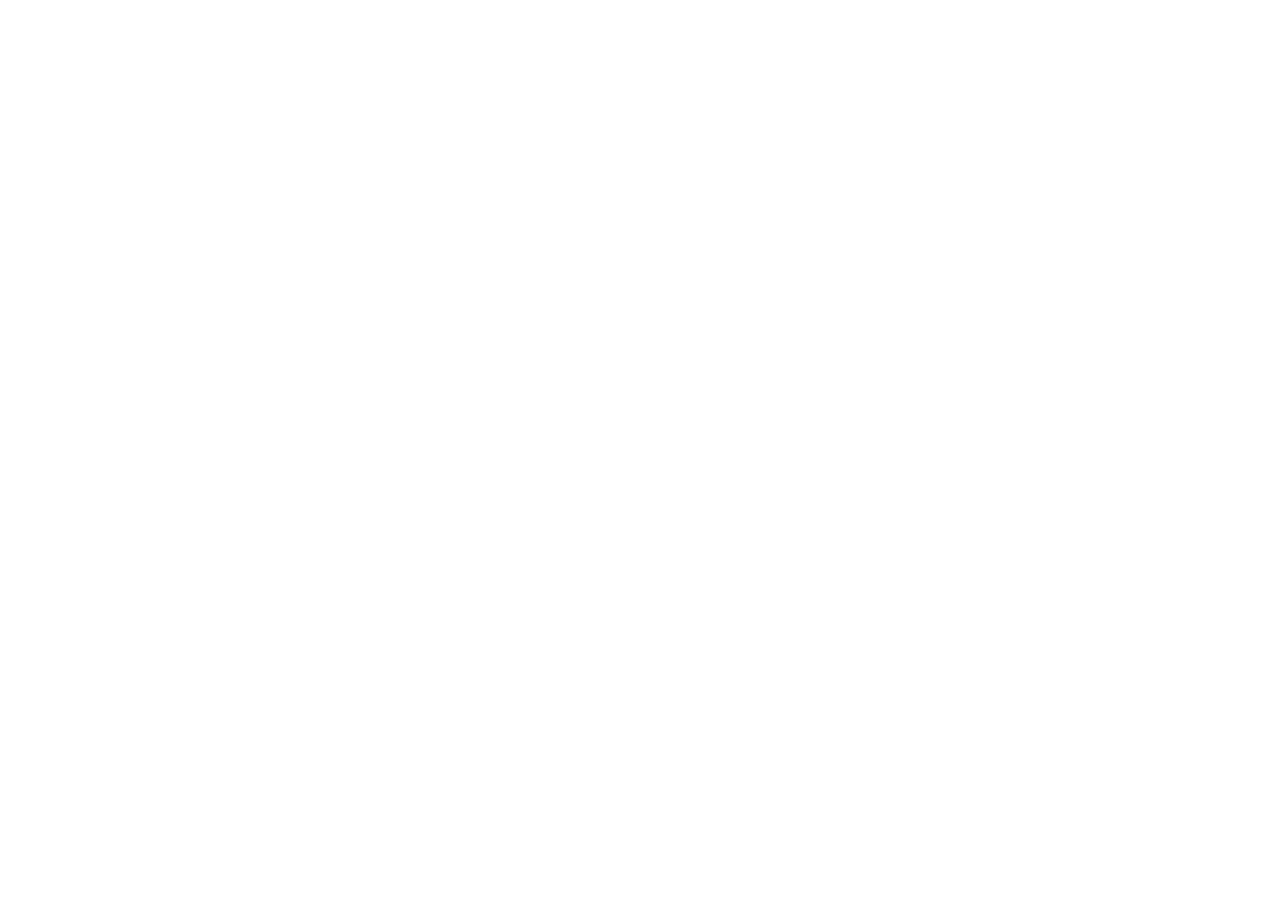
==== ficha.html @ d84589d8 "Add files via upload" ====
<!DOCTYPE html>
<html lang="es">
<head>
  <meta charset="UTF-8">
  <title>Ficha dinámica</title>
  <link rel="stylesheet" href="index.css">
  <style>
  body {
    font-size: 1.0em;
  }
  pre {
  white-space: pre-wrap;     
  word-wrap: break-word;     
  overflow-wrap: break-word; 
  max-width: 100%;           
}
</style>
</head>
<body>
  <div id="contenido"></div>

  <script>
    // Leer parámetro "nombre" de la URL
    const params = new URLSearchParams(window.location.search);
    const nombre = params.get('nombre');

    if (nombre) {
      fetch('./fichas/' + nombre + '.txt')
        .then(r => r.text())
        .then(texto => {
        document.getElementById('contenido').innerHTML = "<pre>" + texto + "</pre>";
        });
    }
  </script>
</body>
</html>
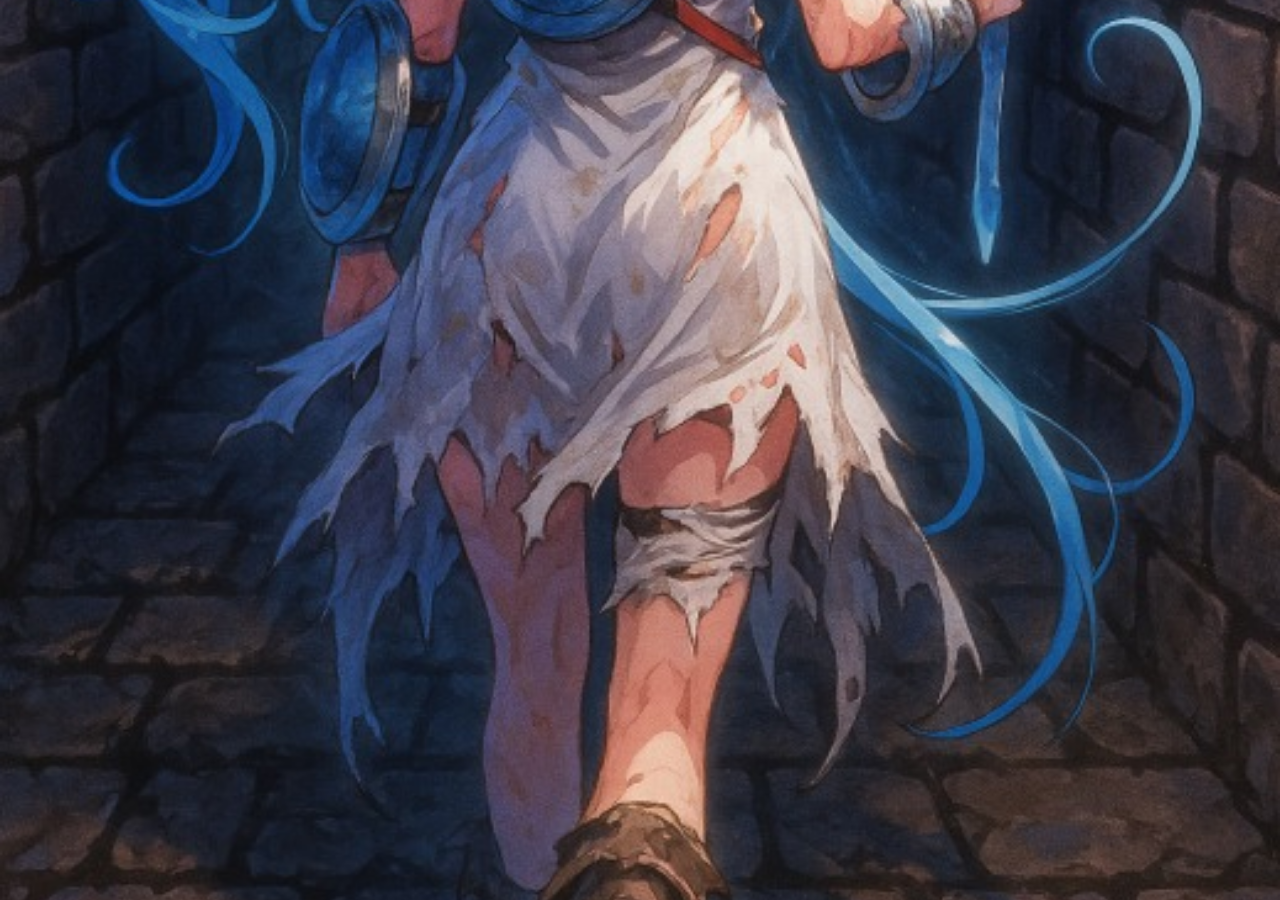
==== commit 3eddb3ea: "Update ficha.html" ====
--- a/ficha.html
+++ b/ficha.html
@@ -6,7 +6,7 @@
   <link rel="stylesheet" href="index.css">
   <style>
   body {
-    font-size: 1.0em;
+    font-size: 3.5em;
   }
   pre {
   white-space: pre-wrap;     
@@ -33,4 +33,4 @@
     }
   </script>
 </body>
-</html>+</html>
--- a/index.css
+++ b/index.css
@@ -0,0 +1,59 @@
+body {
+  font-family: 'Segoe UI', sans-serif;
+  color: #FFD700;
+  text-align: center;
+  margin: 0;
+  padding: 20px;
+  background-image: url("./fondo.jpg");
+  background-size: cover;
+  background-position: center center;
+  text-shadow: 
+    -1px -1px 0 black,
+     1px -1px 0 black,
+    -1px  1px 0 black,
+     1px  1px 0 black;
+}
+
+título {
+  font-size: 7.5em;
+  color: #FFD700;
+  text-shadow: 2px 2px 8px #000;
+  margin-bottom: 20px;
+}
+
+table {
+  margin: auto;
+  border-collapse: separate;
+  border-spacing: 20px;
+  width: 100%;
+}
+
+td {
+  padding: 15px;
+  border: none;
+  width: 150px;
+  border-radius: 10px;
+  text-align: center;
+  vertical-align: middle;
+}
+
+td img {
+  display: inline-block;
+  margin: 0 auto 10px;
+  border-radius: 8px;
+  box-shadow: 0 0 15px #0f3460;
+  width: 100px;
+  height: auto;
+}
+
+td p a {
+  text-decoration: none;
+  color: #FFD700;
+  font-weight: bold;
+  transition: color 0.3s;
+  text-shadow: 
+    -1px -1px 0 black,
+     1px -1px 0 black,
+    -1px  1px 0 black,
+     1px  1px 0 black;
+}
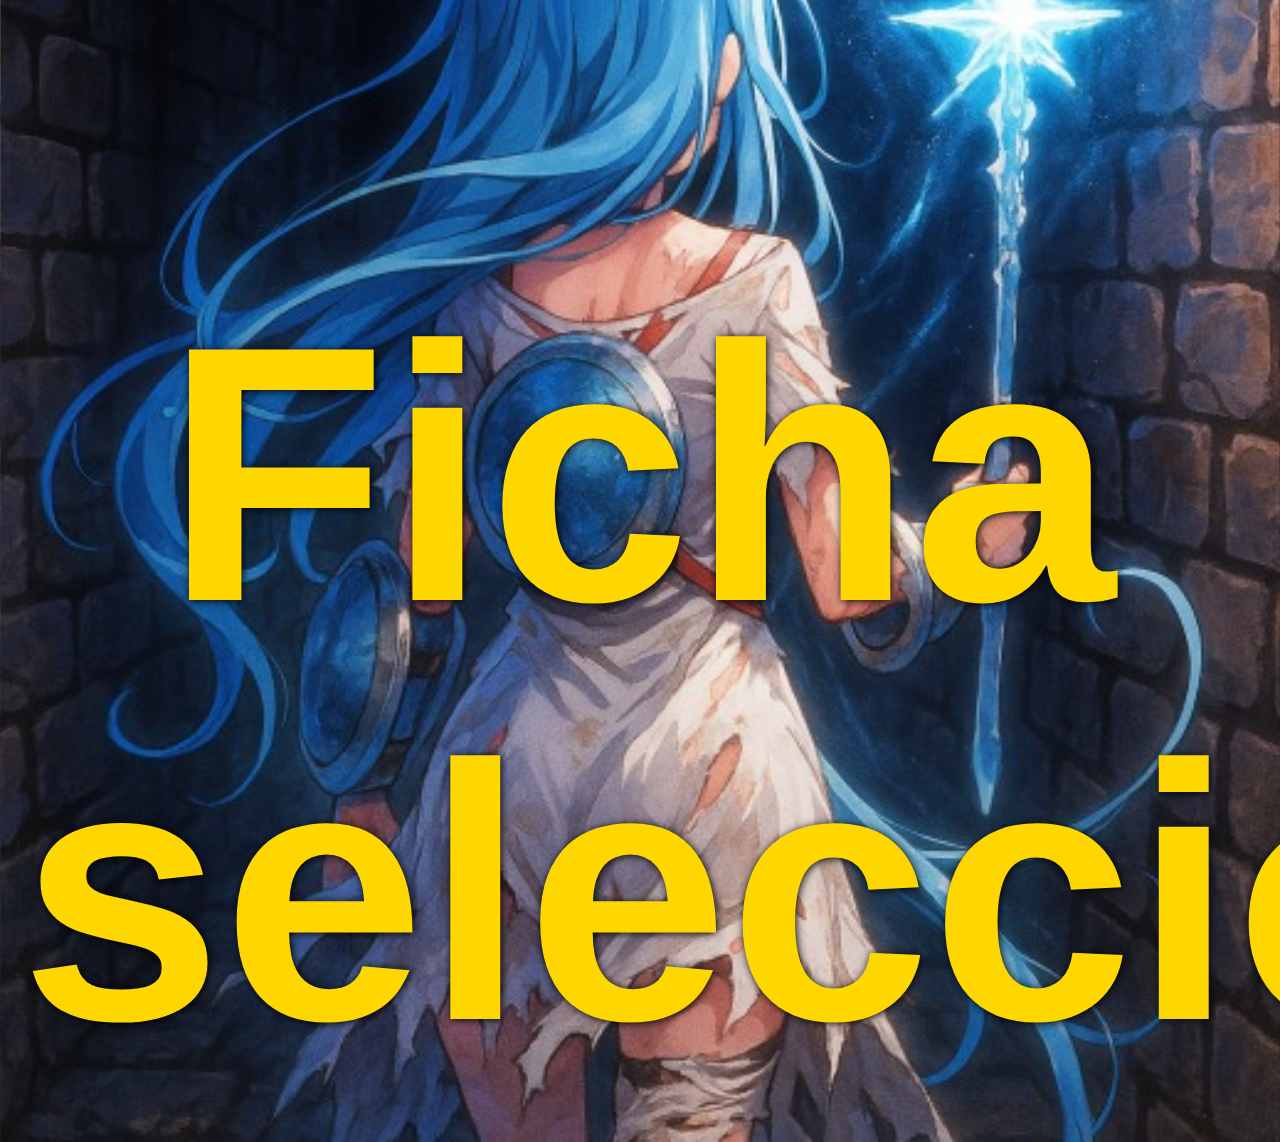
==== commit bdfbbf35: "Update ficha.html" ====
--- a/ficha.html
+++ b/ficha.html
@@ -17,10 +17,13 @@
 </style>
 </head>
 <body>
-  <div id="contenido"></div>
+  <h1 class="titulo">Ficha seleccionada</h1>
+
+  <div id="ficha-container">
+    <div id="contenido"></div>
+  </div>
 
   <script>
-    // Leer parámetro "nombre" de la URL
     const params = new URLSearchParams(window.location.search);
     const nombre = params.get('nombre');
 
@@ -28,7 +31,7 @@
       fetch('./fichas/' + nombre + '.txt')
         .then(r => r.text())
         .then(texto => {
-        document.getElementById('contenido').innerHTML = "<pre>" + texto + "</pre>";
+          document.getElementById('contenido').innerHTML = "<pre>" + texto + "</pre>";
         });
     }
   </script>
--- a/index.css
+++ b/index.css
@@ -1,6 +1,6 @@
 body {
   font-family: 'Segoe UI', sans-serif;
-  color: #FFD700;
+  color: #ffffff;
   text-align: center;
   margin: 0;
   padding: 20px;
@@ -14,10 +14,24 @@
      1px  1px 0 black;
 }
 
-título {
-  font-size: 7.5em;
+#fichas-container {
+  position: absolute;      /* se coloca sobre el fondo */
+  top: 150px;              /* ajusta según el título */
+  left: 0;
+  right: 0;
+  bottom: 0;
+  margin: auto;
+  width: 90%;              /* ancho del área de fichas */
+  height: 70%;             /* alto del área de fichas */
+  overflow-y: auto;        /* scroll vertical independiente */
+  overflow-x: hidden;      /* evita scroll horizontal */
+  background: transparent; /* invisible, no tapa el fondo */
+}
+
+.titulo {
+  font-size: 6.5em;
   color: #FFD700;
-  text-shadow: 2px 2px 8px #000;
+  text-shadow: 1px 1px 8px #000;
   margin-bottom: 20px;
 }
 
@@ -37,18 +51,24 @@
   vertical-align: middle;
 }
 
-td img {
-  display: inline-block;
+.ficha img {
+  display: block;
   margin: 0 auto 10px;
   border-radius: 8px;
   box-shadow: 0 0 15px #0f3460;
-  width: 100px;
-  height: auto;
+  width: 300px;   /* ajusta el tamaño */
+  height: 300px;
 }
 
-td p a {
+.ficha p {
+  font-size: 2.5em;        /* aumenta el tamaño relativo */
+  margin: 5px 0 0;         /* espacio arriba */
+}
+
+.ficha p a {
+  font-size: 2.5em;        /* asegura que el enlace también sea grande */
   text-decoration: none;
-  color: #FFD700;
+  color: #ffffff;
   font-weight: bold;
   transition: color 0.3s;
   text-shadow: 
@@ -57,3 +77,35 @@
     -1px  1px 0 black,
      1px  1px 0 black;
 }
+
+#ficha-container {
+  position: absolute;
+  top: 150px;       /* debajo del título */
+  left: 0;
+  right: 0;
+  bottom: 0;
+  margin: auto;
+  width: 80%;       /* ancho del área de ficha */
+  height: 70%;      /* alto del área */
+  overflow-y: auto; /* scroll independiente */
+  background: transparent;
+  text-align: center;
+}
+
+#ficha-container img {
+  max-width: 300px;   /* controla tamaño de imagen */
+  height: auto;
+  border-radius: 10px;
+  box-shadow: 0 0 15px #0f3460;
+  margin-bottom: 20px;
+}
+
+#ficha-container p {
+  font-size: 1.5em;
+  color: #ffffff;
+  text-shadow: 
+    -1px -1px 0 black,
+     2px -1px 0 black,
+    -1px  2px 0 black,
+     2px  2px 0 black;
+}
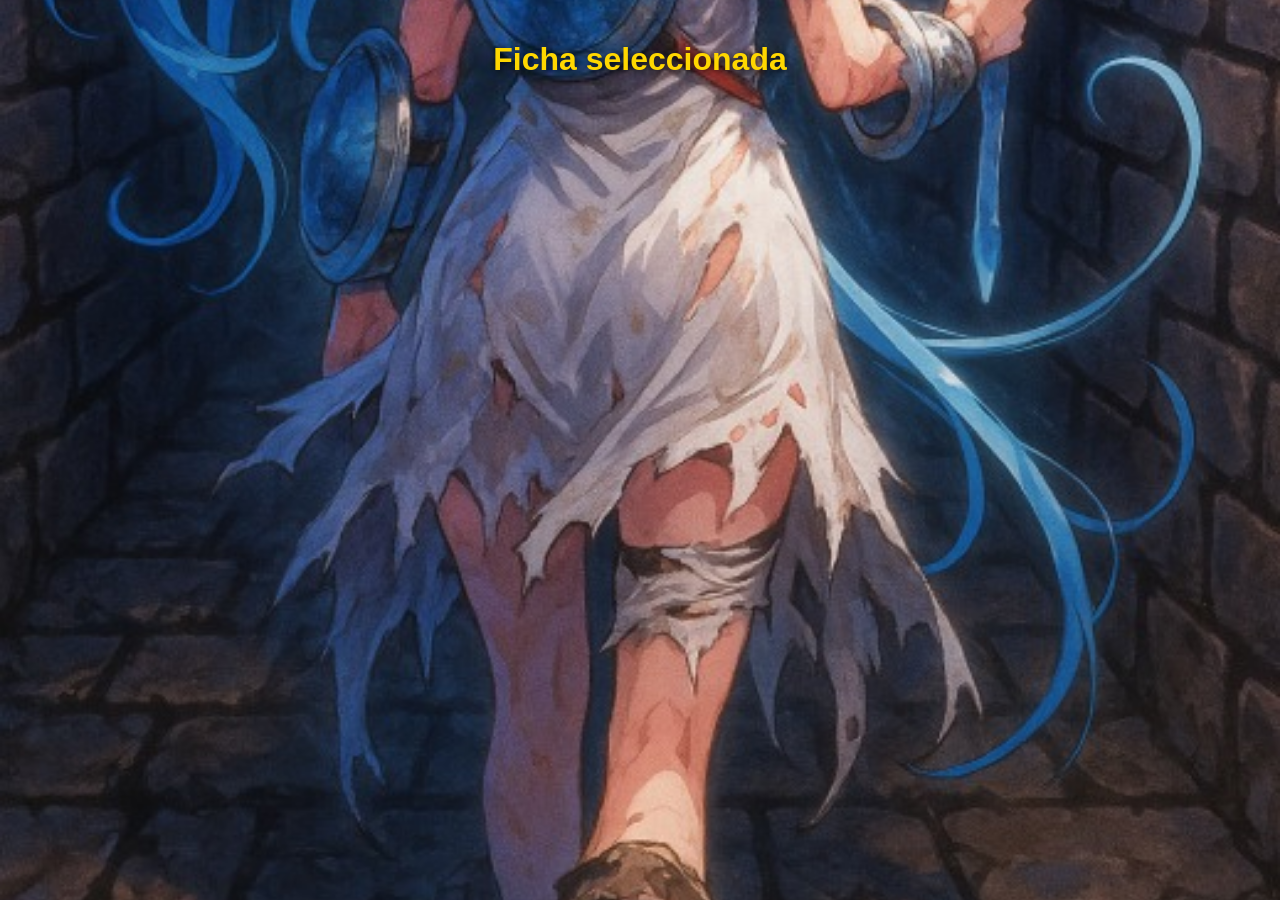
==== commit 7546e3ac: "Update ficha.html" ====
--- a/ficha.html
+++ b/ficha.html
@@ -5,9 +5,6 @@
   <title>Ficha dinámica</title>
   <link rel="stylesheet" href="index.css">
   <style>
-  body {
-    font-size: 3.5em;
-  }
   pre {
   white-space: pre-wrap;     
   word-wrap: break-word;     
--- a/index.css
+++ b/index.css
@@ -29,7 +29,7 @@
 }
 
 .titulo {
-  font-size: 6.5em;
+  font-size: 2em;
   color: #FFD700;
   text-shadow: 1px 1px 8px #000;
   margin-bottom: 20px;
@@ -61,12 +61,12 @@
 }
 
 .ficha p {
-  font-size: 2.5em;        /* aumenta el tamaño relativo */
+  font-size: 1em;        /* aumenta el tamaño relativo */
   margin: 5px 0 0;         /* espacio arriba */
 }
 
 .ficha p a {
-  font-size: 2.5em;        /* asegura que el enlace también sea grande */
+  font-size: 1em;        /* asegura que el enlace también sea grande */
   text-decoration: none;
   color: #ffffff;
   font-weight: bold;
@@ -85,11 +85,24 @@
   right: 0;
   bottom: 0;
   margin: auto;
-  width: 80%;       /* ancho del área de ficha */
+  width: 80%;       /* ancho del área */
   height: 70%;      /* alto del área */
   overflow-y: auto; /* scroll independiente */
   background: transparent;
   text-align: center;
+}
+
+#ficha-container pre {
+  font-size: 1em;   /* tamaño legible del texto */
+  color: #ffffff;
+  text-shadow: 
+    -1px -1px 0 black,
+     2px -1px 0 black,
+    -1px  2px 0 black,
+     2px  2px 0 black;
+  white-space: pre-wrap;
+  word-wrap: break-word;
+  overflow-wrap: break-word;
 }
 
 #ficha-container img {
@@ -101,7 +114,7 @@
 }
 
 #ficha-container p {
-  font-size: 1.5em;
+  font-size: 1em;
   color: #ffffff;
   text-shadow: 
     -1px -1px 0 black,
